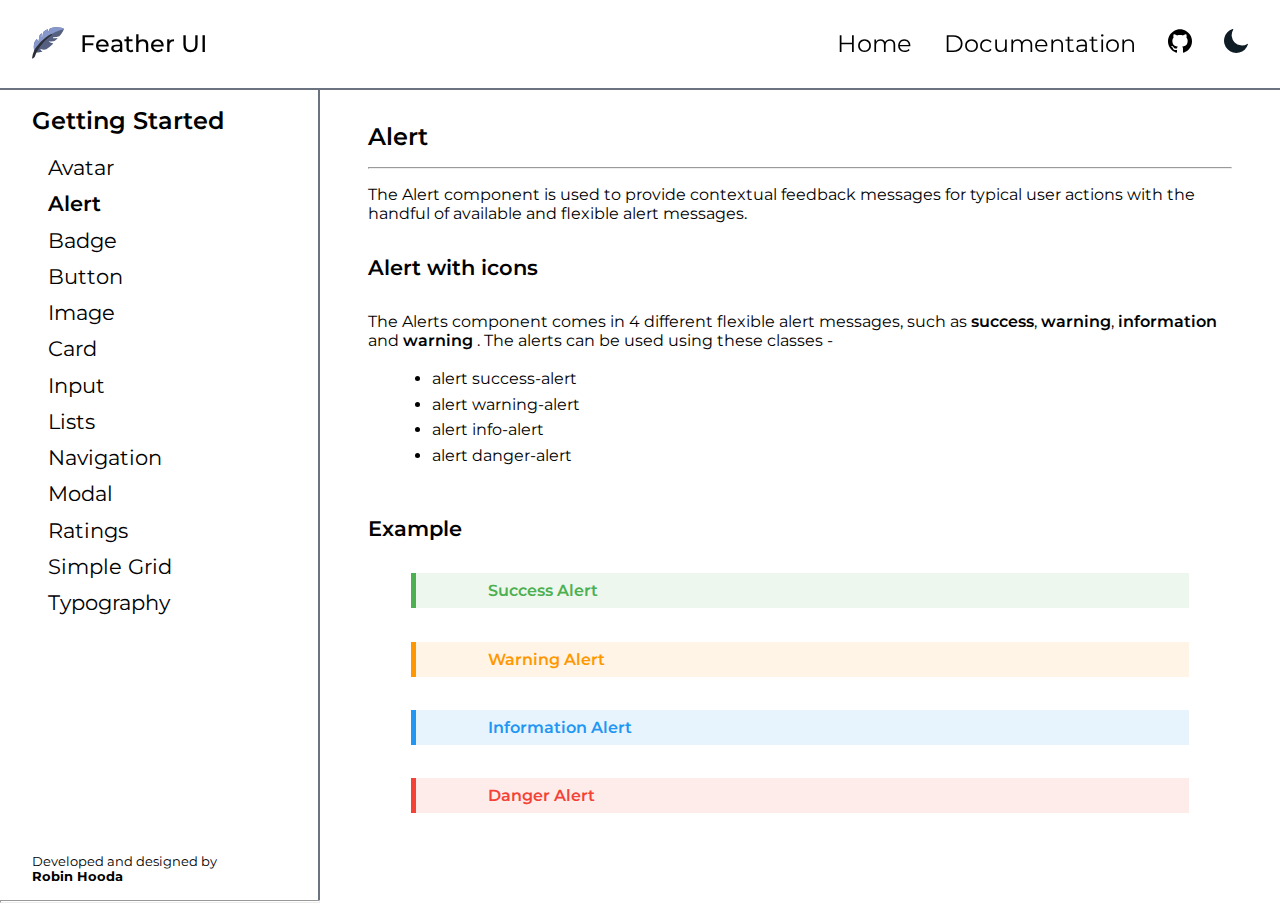
==== components/alert.html @ 1efcb8ac "Add. alerts component with styles" ====
<!DOCTYPE html>
<html lang="en">
  <head>
    <meta charset="UTF-8" />
    <meta http-equiv="X-UA-Compatible" content="IE=edge" />
    <meta name="viewport" content="width=device-width, initial-scale=1.0" />
    <title>Alerts | Feather UI</title>
    <link rel="icon" href="../images/feather.svg" type="image/icon type" />
    <link
      rel="stylesheet"
      href="https://cdnjs.cloudflare.com/ajax/libs/font-awesome/5.15.3/css/all.min.css"
      integrity="sha512-iBBXm8fW90+nuLcSKlbmrPcLa0OT92xO1BIsZ+ywDWZCvqsWgccV3gFoRBv0z+8dLJgyAHIhR35VZc2oM/gI1w=="
      crossorigin="anonymous"
    />
    <link rel="stylesheet" href="./styles.css" />
    <link rel="stylesheet" href="../components.css" />
  </head>
  <body>
    <header>
      <nav class="navbar">
        <div class="navbar-brand">
          <img src="../images/feather.svg" class="navbar-brand-logo" />
          <span class="navbar-brand-text">Feather UI</span>
        </div>
        <div class="navbar-content">
          <ul class="navbar-links-list">
            <li>Home</li>
            <li>Documentation</li>
            <li>
              <img
                id="githubIcon"
                class="social-icons"
                src="../icons/github-logo--dark.svg"
                alt="github"
              />
            </li>
            <li>
              <img
                id="themeToggle"
                class="social-icons"
                src="../images/darkMode.svg"
              />
            </li>
            <li id="hamburger-icon">
              <i class="fas fa-bars"></i>
            </li>
            <li id="cancel-icon">
              <i class="fas fa-times"></i>
            </li>
          </ul>
        </div>
      </nav>
    </header>
    <hr style="height: 3px" />
    <aside class="content-wrap">
      <div>
        <span class="bold"
          ><a class="links" href="./getting-started.html">
            Getting Started</a
          ></span
        >
        <ul class="aside-menu">
            <a class="links" href="./avatar.html"><li>Avatar</li></a>
            <a class="links bold" href="./alert.html"><li>Alert</li></a>
            <a class="links" href="#"><li>Badge</li></a>
            <a class="links" href="#"><li>Button</li></a>
            <a class="links" href="#"><li>Image</li></a>
            <a class="links" href="#"><li>Card</li></a>
            <a class="links" href="#"><li>Input</li></a>
            <a class="links" href="#"><li>Lists</li></a>
            <a class="links" href="#"><li>Navigation</li></a>
            <a class="links" href="#"><li>Modal</li></a>
            <a class="links" href="#"><li>Ratings</li></a>
            <a class="links" href="#"><li>Simple Grid</li></a>
            <a class="links" href="#"><li>Typography</li></a>
          </ul>
      </div>

      <div class="aside-footer">
        <div>Developed and designed by</div>
        <span style="font-weight: 700">Robin Hooda</span>
      </div>
    </aside>
    <div class="main-content content-wrap">
      <div class="main-content-heading bold">Alert</div>
      <hr />
      <div class="main-content-description">
        <p>
            The Alert component is used to provide contextual feedback messages for typical user actions with the handful of available and flexible alert messages.
        </p>
        <div class="main-content-subheading">Alert with icons</div>
        <p>
          The Alerts component comes in 4 different flexible alert messages, such as
          <span class="bold">success</span>,
          <span class="bold">warning</span>,
          <span class="bold">information</span> and
          <span class="bold">warning</span> . The alerts can be used using these classes -
          <ul class="main-content-description--list">
              <li>alert success-alert</li>
              <li>alert warning-alert</li>
              <li>alert info-alert</li>
              <li>alert danger-alert</li>
          </ul>
        </p>
      </div>
      <div class="main-content-subheading">Example</div>
      <div style="font-size:1rem" class="alert-container">
        <!--success alert--> 
        <div class = "alert success-alert">
            <div class="alert-icon"><i class="fa fa-check-circle fa-2x"></i></div>
            <span class="bold">Success Alert</span>
        </div>

        <!--warning alert-->
        <div class = "alert warning-alert">
            <div class="alert-icon"><i class="fa fa-exclamation-circle fa-2x"></i></div>
            <span class="bold">Warning Alert</span>
        </div>

        <!--info alert-->
        <div class = "alert info-alert">
            <div class="alert-icon"><i class="fa fa-info fa-2x"></i></div>
            <span class="bold">Information Alert</span>
        </div>

        <!--danger alert-->
        <div class = "alert danger-alert">
            <div class="alert-icon"><i class="fa fa-exclamation-triangle fa-2x"></i></div>
            <span class="bold">Danger Alert</span>
        </div>
      </div>
      <iframe
        src="https://carbon.now.sh/embed/Dwtq0fQiuo5GPN62opPn"
        style="width: 100%; height: 539px; border:0; transform: scale(1); overflow:hidden;"
        sandbox="allow-scripts allow-same-origin">
      </iframe>
      </iframe>
    </div>
    <script src="../index.js"></script>
  </body>
</html>
---- components/styles.css ----
@import url('https://fonts.googleapis.com/css2?family=Montserrat:wght@100;300;400;500;600;700;800&display=swap');

:root {
  --primary-color: #3b82f6;
  --secondary-color: #eff6ff;
  --dark-purple: #6366f1;
  --light-gray: #bfdbfe;
  --dark-gray: #6b7280;
  --primary-color-hover: #226ee8;

  --aside-width: 20rem;
  --font-size: 1.5rem;
  --aside-font-size: 1.3rem;
}

* {
  margin: 0;
  padding: 0;
  box-sizing: border-box;
}

/* padding to block as 1rem */
.pad-1 {
  padding: 1rem;
}

.bold {
  font-weight: 600;
}

.links {
  text-decoration: none;
  color: inherit;
}

.theme-text{
  color: var(--primary-color-hover);
}

.font-size-130 {
  font-size: 130%;
}

.darkMode {
  background-color: #444444;
  color: white;
}

/* for wraping the overflow content */
.content-wrap {
  overflow-x: hidden;
  overflow-wrap: break-word;
}

.content-heading {
}
body {
  height: 100vh;
  font-size: var(--font-size);
  font-family: 'Montserrat', Arial, Helvetica, sans-serif;
  display: grid;
  grid-template-rows: 10% 90%;
  grid-template-columns: var(--aside-width) auto;
  grid-template-areas:
    'navbar navbar'
    'aside main';
  /* overflow-y: */
  overflow: hidden;
}

header {
  /* background-color: lawngreen; */
  grid-area: navbar;
  display: flex;
  align-items: center;
  border-bottom: 2px solid var(--dark-gray);
}

.main-content {
  grid-area: main;
  background-color: inherit;
  padding: 2rem 3rem;

  /* width: 60rem; */
}

/*********** NAVBAR STYLES *************/

.navbar {
  /* border-bottom: 1px solid gray; */
  background-color: inherit;
  flex-basis: 100%;
  align-self: center;
  position: sticky;
  top: 0rem;
  z-index: 1;
  padding: 0rem 2rem;
  display: flex;
  justify-content: space-between;
}

.navbar-brand {
  position: relative;
}
.navbar-brand-text {
  font-weight: 500;
  padding-left: 3rem;
}

.navbar-brand-logo {
  height: 2rem;
  position: absolute;
  top: -2px;
}

.social-icons {
  height: 1.5rem;
  cursor: pointer;
}

.navbar-links-list {
  display: flex;
  list-style: none;
  justify-content: space-evenly;
}

.navbar-links-list li {
  /* font-weight: 300; */
  padding-left: 2rem;
}

/* ************ASIDE STYLES **************/

aside {
  grid-area: aside;
  background-color: inherit;
  padding: 1rem 2rem;
  border-right: 2px solid var(--dark-gray);
  display: flex;
  flex-direction: column;
  justify-content: space-between;
  /* height: 100%; */
  /* position: fixed;
    top: 10%;
    width: 20rem; */
}

aside ul {
  padding-top: 1rem;
  list-style: none;
  line-height: 1.6;
}

aside ul li {
  font-size: var(--aside-font-size);
}

.aside-menu li {
  /* border: 1px solid black; */
  padding-left: 1rem;
  width: 12rem;
  margin-bottom: 3px;
  /* border-radius: 1rem;
  background-color: var(--primary-color-hover);
  color: white; */
}

.aside-menu li:hover {
  border: 1px solid gray;
  padding-left: 1rem;
  width: 12rem;
  margin-bottom: 3px;
  border-radius: 10px;
  background-color: gray;
  color: white;
}

.aside-footer {
  /* position: fixed; */
  /* bottom: 1rem; */
  font-size: 0.8rem;
}

.main-content-description {
  font-size: 1rem;
}

#hamburger-icon,
#cancel-icon {
  display: none;
}
.main-content-subheading {
  font-weight: 600;
  font-size: 1.3rem;
  padding: 1rem 0rem;
}
.main-content-heading {
  padding-bottom: 1rem;
}

p{
padding: 1rem 0rem;
}

iframe {
  padding: 1rem 0rem;
}

/* MEDIA QUERIES */
@media screen and (max-width: 600px) {
  body {
    height: 100vh;
    font-size: var(--font-size);
    font-family: 'Montserrat', Arial, Helvetica, sans-serif;
    display: grid;
    grid-template-rows: 10% 90%;
    grid-template-columns: 100%;
    grid-template-areas:
      'navbar'
      'main';
  }
  aside {
    display: none;
  }
  .hide {
    display: none;
  }
  .show {
    display: block;
  }

  .aside-show {
    display: block;
    position: absolute;
    background-color: white;
    z-index: 2;
    width: 100%;
    height: 90%;
    margin-top: 10vh;
  }
  .navbar-brand-text {
    display: none;
  }
  .navbar-links-list {
    padding-left: 0.5rem;
    font-size: 1rem;
  }
  .social-icons {
    height: 1rem;
  }
  .navbar-brand-logo {
    top: -10px;
  }
  #hamburger-icon {
    display: block;
  }
  #cancel-icon {
    z-index: 3;
  }
  .aside-footer {
    padding-top: 2rem;
  }
}
@media screen and (min-width: 600px) {
  #hamburger-icon,
  #cancel-icon {
    display: none;
  }
}

/* ------------------------ */
.image-container {
  border: 1px solid var(--dark-gray);
  height: 10rem;
  display: flex;
  justify-content: space-around;
  align-items: center;
}

.main-content-description--list {
  padding-left: 4rem;
  line-height: 1.6;
}

.alert-container {
  display: flex;
  flex-direction: column;
  align-items: center;
  justify-content: space-between;
  height: 15rem;
  margin: 1rem 0rem;
}
---- components.css ----
:root{
    --darkgreen: #4caf50;
    --lightgreen: #edf7ed;
    --darkyellow: #ff9800;
    --lightyellow: #fff4e5;
    --darkred: #f44336;
    --lightred: rgb(253, 236, 234);
    --blue: #2196f3;
    --lightblue: #e8f4fd;
}

.bold{
    font-weight: 600;
}

/******** avatar styles *******/

.avatar-sm {
    border-radius: 70px;
    width: 70px;
    height: 70px;
  }
  
  .avatar-md {
    border-radius: 70px;
    width: 100px;
    height: 100px;
  }
  
  .avatar-lg {
    border-radius: 70px;
    width: 120px;
    height: 120px;
  }
  
  /******** alert styles *********/

  .alert {
    width: 90%;
    display: flex;
    align-items: center;
    justify-content: flex-start;
    padding: 0.5rem 1rem;
  }
  
  .alert-icon{
    margin-right: 1.5rem;
    width: 2rem;
    display: flex;
    align-items: center;
    justify-content: center;
  }
  
  .success-alert {
    color: var(--darkgreen);
    border-left: 5px solid var(--darkgreen);
    background: var(--lightgreen);
  }
  .warning-alert {
    color: var(--darkyellow);
    border-left: 5px solid var(--darkyellow);
    background: var(--lightyellow);
  }
  .danger-alert {
    color: var(--darkred);
    border-left: 5px solid var(--darkred);
    background: var(--lightred);
  }
  
  .info-alert {
    color: var(--blue);
    border-left: 5px solid var(--blue);
    background: var(--lightblue);
  }
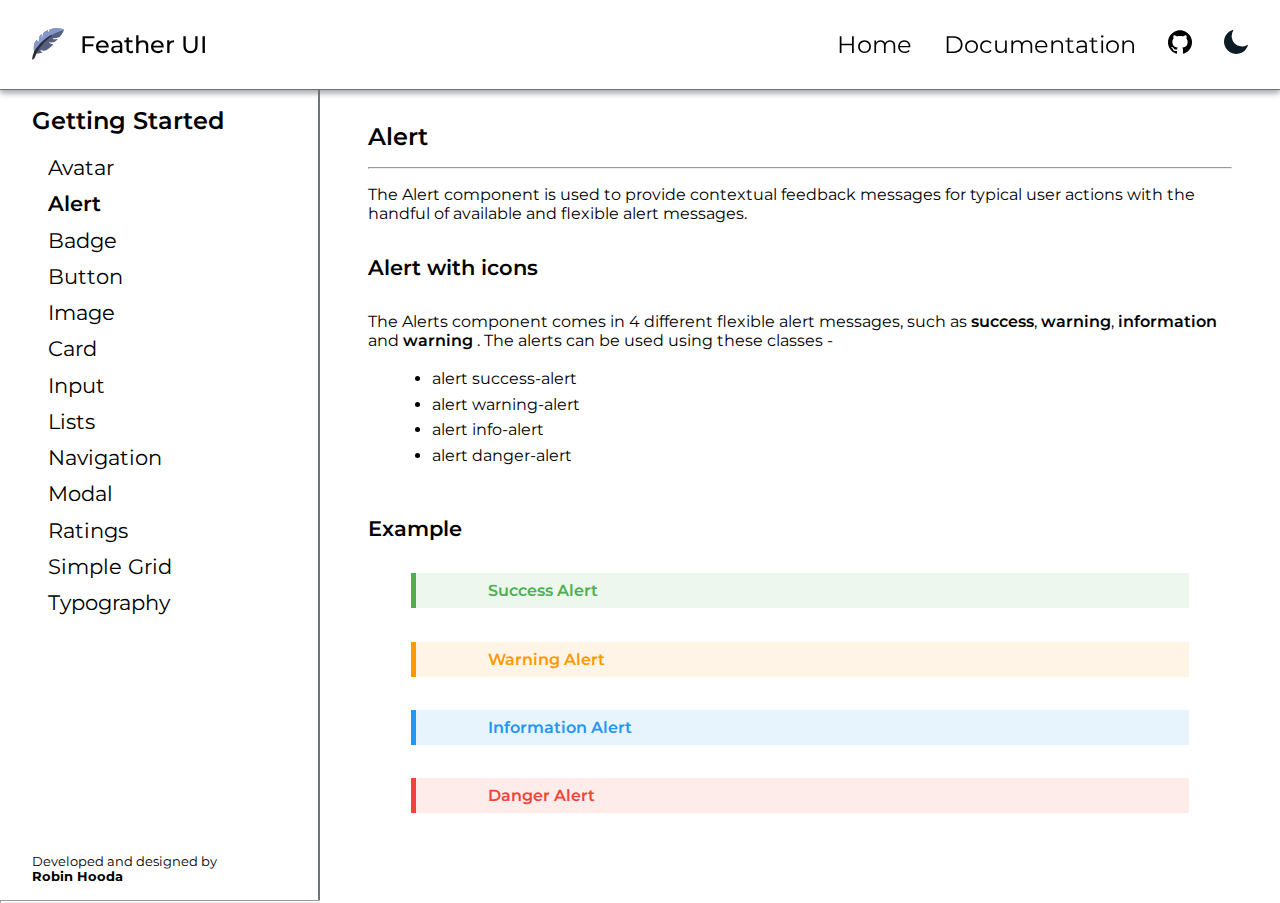
==== commit 832427be: "Add. link for homepage on navbar-brand" ====
--- a/components/alert.html
+++ b/components/alert.html
@@ -18,10 +18,12 @@
   <body>
     <header>
       <nav class="navbar">
-        <div class="navbar-brand">
-          <img src="../images/feather.svg" class="navbar-brand-logo" />
-          <span class="navbar-brand-text">Feather UI</span>
-        </div>
+        <a class="links" href="../index.html">
+          <div class="navbar-brand">
+            <img src="../images/feather.svg" class="navbar-brand-logo" />
+            <span class="navbar-brand-text">Feather UI</span>
+          </div>
+        </a>
         <div class="navbar-content">
           <ul class="navbar-links-list">
             <li>Home</li>
--- a/components/styles.css
+++ b/components/styles.css
@@ -73,7 +73,8 @@
   grid-area: navbar;
   display: flex;
   align-items: center;
-  border-bottom: 2px solid var(--dark-gray);
+  border-bottom: 1px solid var(--dark-gray);
+  box-shadow: 0 3px 6px #00000029, 0 3px 6px #0000003b;
 }
 
 .main-content {
@@ -87,7 +88,6 @@
 /*********** NAVBAR STYLES *************/
 
 .navbar {
-  /* border-bottom: 1px solid gray; */
   background-color: inherit;
   flex-basis: 100%;
   align-self: center;
@@ -290,3 +290,11 @@
   height: 15rem;
   margin: 1rem 0rem;
 }
+
+.badge-container {
+  border: 1px solid var(--dark-gray);
+  height: 5rem;
+  display: flex;
+  justify-content: space-around;
+  align-items: center;
+}
--- a/components.css
+++ b/components.css
@@ -1,74 +1,107 @@
-:root{
-    --darkgreen: #4caf50;
-    --lightgreen: #edf7ed;
-    --darkyellow: #ff9800;
-    --lightyellow: #fff4e5;
-    --darkred: #f44336;
-    --lightred: rgb(253, 236, 234);
-    --blue: #2196f3;
-    --lightblue: #e8f4fd;
+:root {
+  --darkgreen: #4caf50;
+  --lightgreen: #edf7ed;
+  --darkyellow: #ff9800;
+  --lightyellow: #fff4e5;
+  --darkred: #f44336;
+  --lightred: rgb(253, 236, 234);
+  --blue: #2196f3;
+  --lightblue: #e8f4fd;
+
+  --white: #fff;
+  --black: #000;
 }
 
-.bold{
-    font-weight: 600;
+.bold {
+  font-weight: 600;
 }
 
 /******** avatar styles *******/
 
 .avatar-sm {
-    border-radius: 70px;
-    width: 70px;
-    height: 70px;
-  }
-  
-  .avatar-md {
-    border-radius: 70px;
-    width: 100px;
-    height: 100px;
-  }
-  
-  .avatar-lg {
-    border-radius: 70px;
-    width: 120px;
-    height: 120px;
-  }
-  
-  /******** alert styles *********/
+  border-radius: 70px;
+  width: 70px;
+  height: 70px;
+}
 
-  .alert {
-    width: 90%;
-    display: flex;
-    align-items: center;
-    justify-content: flex-start;
-    padding: 0.5rem 1rem;
-  }
-  
-  .alert-icon{
-    margin-right: 1.5rem;
-    width: 2rem;
-    display: flex;
-    align-items: center;
-    justify-content: center;
-  }
-  
-  .success-alert {
-    color: var(--darkgreen);
-    border-left: 5px solid var(--darkgreen);
-    background: var(--lightgreen);
-  }
-  .warning-alert {
-    color: var(--darkyellow);
-    border-left: 5px solid var(--darkyellow);
-    background: var(--lightyellow);
-  }
-  .danger-alert {
-    color: var(--darkred);
-    border-left: 5px solid var(--darkred);
-    background: var(--lightred);
-  }
-  
-  .info-alert {
-    color: var(--blue);
-    border-left: 5px solid var(--blue);
-    background: var(--lightblue);
-  }+.avatar-md {
+  border-radius: 70px;
+  width: 100px;
+  height: 100px;
+}
+
+.avatar-lg {
+  border-radius: 70px;
+  width: 120px;
+  height: 120px;
+}
+
+/******** alert styles *********/
+
+.alert {
+  width: 90%;
+  display: flex;
+  align-items: center;
+  justify-content: flex-start;
+  padding: 0.5rem 1rem;
+}
+
+.alert-icon {
+  margin-right: 1.5rem;
+  width: 2rem;
+  display: flex;
+  align-items: center;
+  justify-content: center;
+}
+
+.success-alert {
+  color: var(--darkgreen);
+  border-left: 5px solid var(--darkgreen);
+  background: var(--lightgreen);
+}
+.warning-alert {
+  color: var(--darkyellow);
+  border-left: 5px solid var(--darkyellow);
+  background: var(--lightyellow);
+}
+.danger-alert {
+  color: var(--darkred);
+  border-left: 5px solid var(--darkred);
+  background: var(--lightred);
+}
+
+.info-alert {
+  color: var(--blue);
+  border-left: 5px solid var(--blue);
+  background: var(--lightblue);
+}
+
+/* ******* Badges ******* */
+
+.badge {
+  font-size: 1rem;
+  color: #fff;
+  font-weight: bold;
+  padding: 5px;
+}
+
+.bg-danger {
+  background-color: var(--darkred);
+}
+
+.bg-warning {
+  background-color: var(--darkyellow);
+}
+
+.bg-info {
+  background-color: var(--blue);
+}
+
+.bg-dark {
+  background-color: var(--black);
+}
+
+.bg-light {
+  background-color: var(--white);
+  color: var(--black);
+}
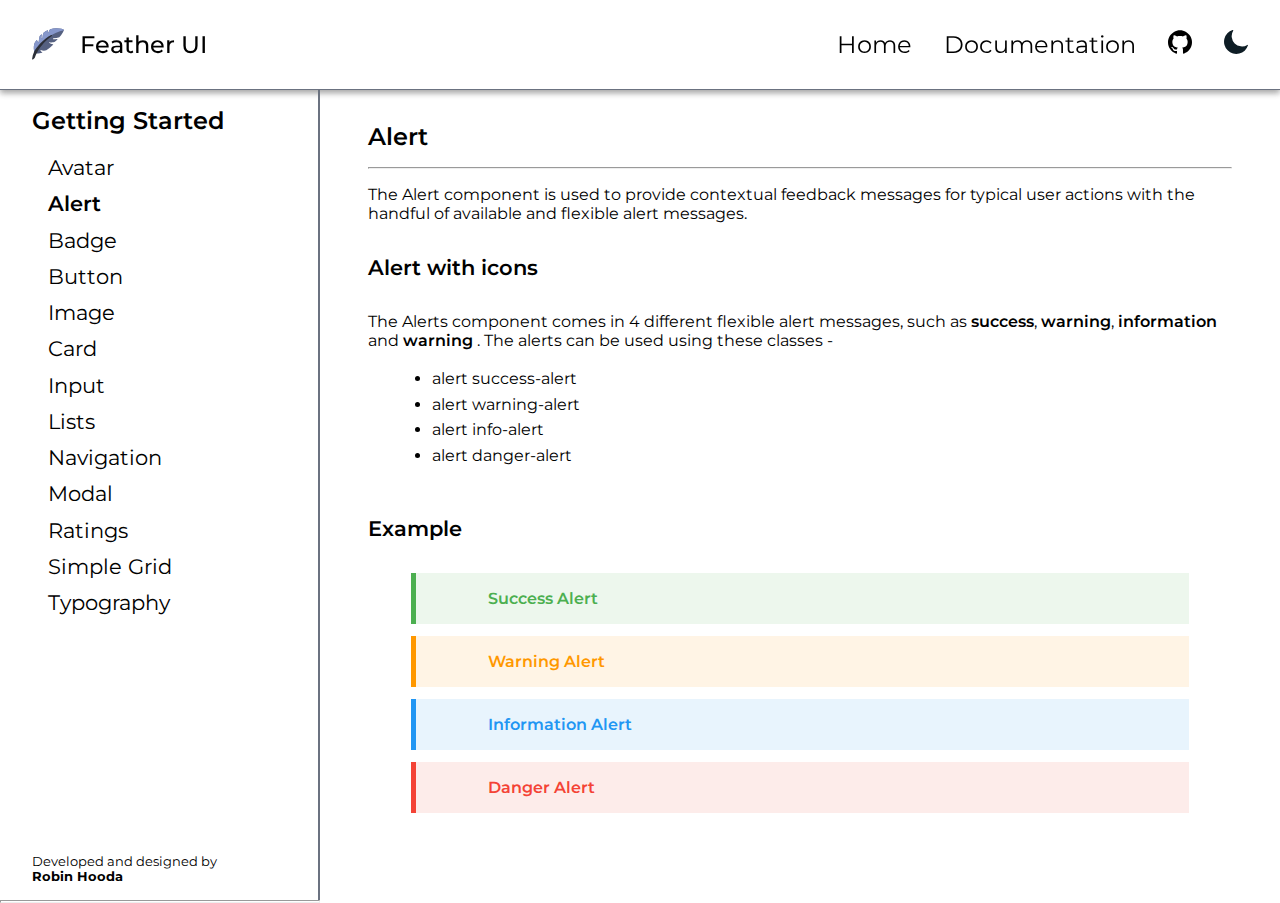
==== commit e6712fb8: "Fixed. responsiveness of navbar" ====
--- a/components/alert.html
+++ b/components/alert.html
@@ -26,8 +26,8 @@
         </a>
         <div class="navbar-content">
           <ul class="navbar-links-list">
-            <li>Home</li>
-            <li>Documentation</li>
+            <li class="navbar-links">Home</li>
+            <li class="navbar-links">Documentation</li>
             <li>
               <img
                 id="githubIcon"
@@ -64,8 +64,8 @@
         <ul class="aside-menu">
             <a class="links" href="./avatar.html"><li>Avatar</li></a>
             <a class="links bold" href="./alert.html"><li>Alert</li></a>
-            <a class="links" href="#"><li>Badge</li></a>
-            <a class="links" href="#"><li>Button</li></a>
+            <a class="links" href="./badges.html"><li>Badge</li></a>
+            <a class="links" href="./button.html"><li>Button</li></a>
             <a class="links" href="#"><li>Image</li></a>
             <a class="links" href="#"><li>Card</li></a>
             <a class="links" href="#"><li>Input</li></a>
--- a/components/styles.css
+++ b/components/styles.css
@@ -260,6 +260,12 @@
   .aside-footer {
     padding-top: 2rem;
   }
+  .main-content {
+    padding: 1.5rem;
+  }
+  .navbar-links {
+    display: none;
+  }
 }
 @media screen and (min-width: 600px) {
   #hamburger-icon,
--- a/components.css
+++ b/components.css
@@ -10,10 +10,73 @@
 
   --white: #fff;
   --black: #000;
+
+  --dark-gray: #6b7280;
 }
+
+/* *********Paddings************** */
+
+.pad-xs {
+  padding: 0.5rem;
+}
+
+.pad-sm {
+  padding: 1rem;
+}
+
+.pad-md {
+  padding: 1.5rem;
+}
+
+.pad-lg {
+  padding: 2rem;
+}
+
+.pad-xl {
+  padding: 2.5rem;
+}
+
+.pad-xxl {
+  padding: 3rem;
+}
+
+/* ********margins*********** */
+.mar-xs {
+  margin: 0.5rem;
+}
+
+.mar-sm {
+  margin: 1rem;
+}
+
+.mar-md {
+  margin: 1.5rem;
+}
+
+.mar-lg {
+  margin: 2rem;
+}
+
+.mar-xl {
+  margin: 2.5rem;
+}
+
+.mar-xxl {
+  margin: 3rem;
+}
+
+/******* font utilities **********/
 
 .bold {
   font-weight: 600;
+}
+
+.thin {
+  font-weight: 300;
+}
+
+.gray {
+  color: var(--dark-gray);
 }
 
 /******** avatar styles *******/
@@ -43,7 +106,7 @@
   display: flex;
   align-items: center;
   justify-content: flex-start;
-  padding: 0.5rem 1rem;
+  padding: 1rem;
 }
 
 .alert-icon {
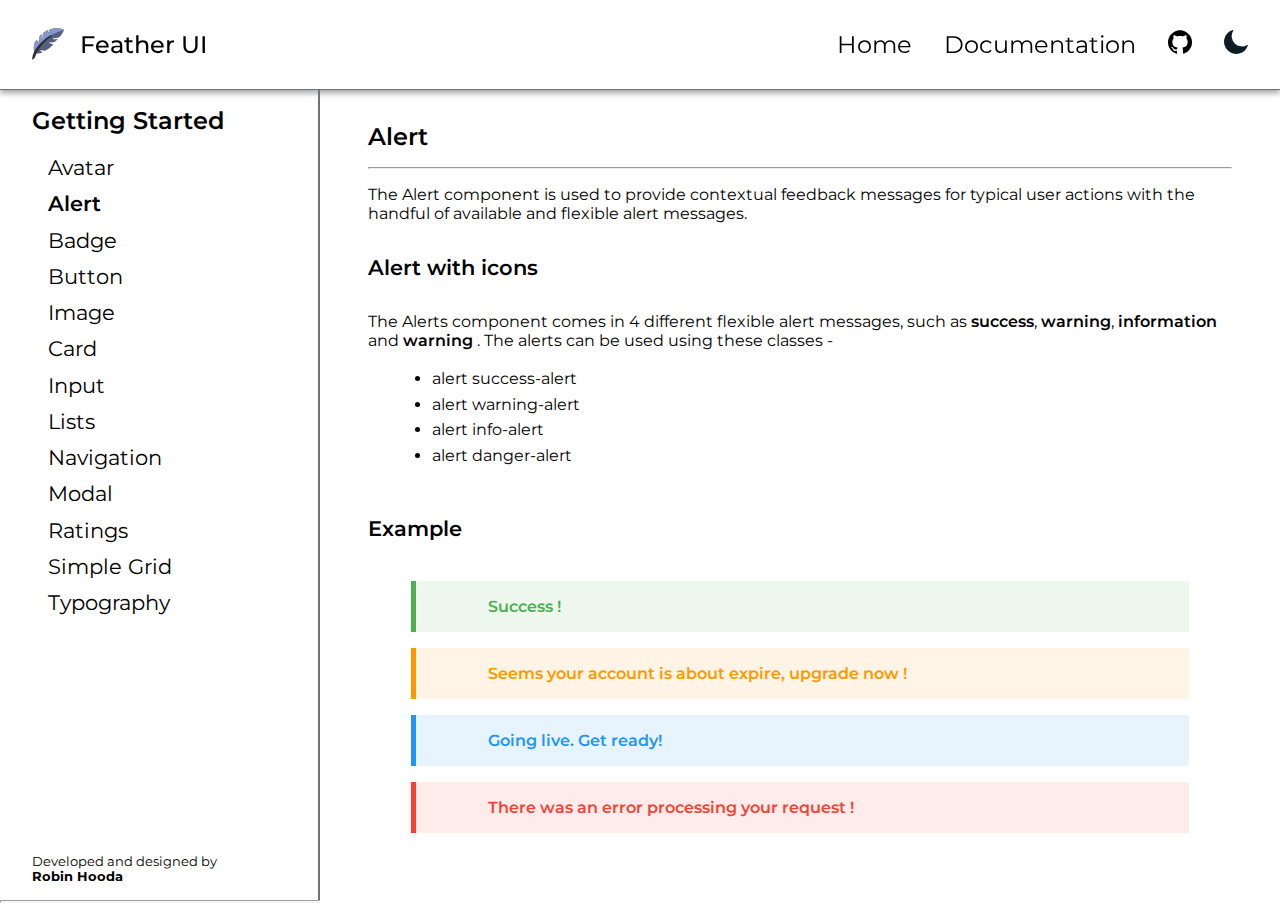
==== commit ca3e310c: "Add. links for cards docs" ====
--- a/components/alert.html
+++ b/components/alert.html
@@ -67,14 +67,14 @@
             <a class="links" href="./badges.html"><li>Badge</li></a>
             <a class="links" href="./button.html"><li>Button</li></a>
             <a class="links" href="#"><li>Image</li></a>
-            <a class="links" href="#"><li>Card</li></a>
+            <a class="links" href="./cards.html"><li>Card</li></a>
             <a class="links" href="#"><li>Input</li></a>
             <a class="links" href="#"><li>Lists</li></a>
             <a class="links" href="#"><li>Navigation</li></a>
             <a class="links" href="#"><li>Modal</li></a>
             <a class="links" href="#"><li>Ratings</li></a>
             <a class="links" href="#"><li>Simple Grid</li></a>
-            <a class="links" href="#"><li>Typography</li></a>
+            <a class="links" href="./typography.html"><li>Typography</li></a>
           </ul>
       </div>
 
@@ -108,27 +108,27 @@
       <div class="main-content-subheading">Example</div>
       <div style="font-size:1rem" class="alert-container">
         <!--success alert--> 
-        <div class = "alert success-alert">
+        <div class = "alert success-alert mar-xs">
             <div class="alert-icon"><i class="fa fa-check-circle fa-2x"></i></div>
-            <span class="bold">Success Alert</span>
+            <span class="bold">Success !</span>
         </div>
 
         <!--warning alert-->
-        <div class = "alert warning-alert">
+        <div class = "alert warning-alert mar-xs">
             <div class="alert-icon"><i class="fa fa-exclamation-circle fa-2x"></i></div>
-            <span class="bold">Warning Alert</span>
+            <span class="bold">Seems your account is about expire, upgrade now !</span>
         </div>
 
         <!--info alert-->
-        <div class = "alert info-alert">
+        <div class = "alert info-alert mar-xs">
             <div class="alert-icon"><i class="fa fa-info fa-2x"></i></div>
-            <span class="bold">Information Alert</span>
+            <span class="bold">Going live. Get ready!</span>
         </div>
 
         <!--danger alert-->
-        <div class = "alert danger-alert">
+        <div class = "alert danger-alert mar-xs">
             <div class="alert-icon"><i class="fa fa-exclamation-triangle fa-2x"></i></div>
-            <span class="bold">Danger Alert</span>
+            <span class="bold">There was an error processing your request !</span>
         </div>
       </div>
       <iframe
--- a/components.css
+++ b/components.css
@@ -6,7 +6,11 @@
   --darkred: #f44336;
   --lightred: rgb(253, 236, 234);
   --blue: #2196f3;
+  --dark-blue: #226ee8;
   --lightblue: #e8f4fd;
+  --orange: #ff905a;
+  --gray: #696e79;
+  --pink: #ff3f6c;
 
   --white: #fff;
   --black: #000;
@@ -38,6 +42,20 @@
 
 .pad-xxl {
   padding: 3rem;
+}
+
+/* padding-single-side */
+.pad-r-sm {
+  padding-right: 1rem;
+}
+.pad-l-sm {
+  padding-left: 1rem;
+}
+.pad-t-sm {
+  padding-top: 1rem;
+}
+.pad-b-sm {
+  padding-bottom: 1rem;
 }
 
 /* ********margins*********** */
@@ -65,6 +83,37 @@
   margin: 3rem;
 }
 
+/* margin-single-side */
+
+/* margin-top */
+.mar-t-sm {
+  margin-top: 1rem;
+}
+.mar-t-md {
+  margin-top: 1.5rem;
+}
+.mar-t-lg {
+  margin-top: 2rem;
+}
+.mar-t-xl {
+  margin-top: 2.5rem;
+}
+.mar-t-xxl {
+  margin-top: 3rem;
+}
+/* right margin */
+.mar-r-sm {
+  margin-right: 1rem;
+}
+
+.mar-b-sm {
+  margin-bottom: 1rem;
+}
+
+.mar-l-sm {
+  margin-top: 1rem;
+}
+
 /******* font utilities **********/
 
 .bold {
@@ -75,11 +124,41 @@
   font-weight: 300;
 }
 
+.extra-thin {
+  font-weight: 100;
+}
+
 .gray {
   color: var(--dark-gray);
 }
 
+.green {
+  color: var(--darkgreen);
+}
+
+.orange {
+  color: var(--orange);
+}
+
+.gray {
+  color: var(--gray);
+}
+
+.dark-blue {
+  color: var(--dark-blue);
+}
+
+.strike-through {
+  text-decoration: line-through;
+}
+
 /******** avatar styles *******/
+
+.avatar-xs {
+  border-radius: 50%;
+  width: 40px;
+  height: 40px;
+}
 
 .avatar-sm {
   border-radius: 70px;
@@ -168,3 +247,162 @@
   background-color: var(--white);
   color: var(--black);
 }
+
+.primary-badge {
+  color: var(--white);
+  background: var(--dark-blue);
+}
+
+.secondary-badge {
+  color: var(--dark-blue);
+  border: 1px solid var(--dark-blue);
+}
+
+.pill-badge-primary {
+  color: var(--white);
+  background: var(--dark-blue);
+  border-radius: 14px;
+}
+
+.pill-badge-secondary {
+  color: var(--dark-blue);
+  border: 1px solid var(--dark-blue);
+  border-radius: 14px;
+}
+
+/* ------------------- */
+
+.avatar-badge-container,
+.notification-badge-container {
+  position: relative;
+}
+
+.avatar-badge,
+.notification-badge {
+  min-width: 1rem;
+  height: 1rem;
+  padding: 0.15rem;
+  border-radius: 50%;
+  background: var(--dark-blue);
+  color: var(--white);
+  position: absolute;
+  bottom: 75%;
+  right: -10%;
+  font-size: 0.65rem;
+  font-weight: bold;
+}
+
+.avatar-badge-container .fa,
+.notification-badge-container .fa {
+  color: transparent;
+  -webkit-text-stroke-width: 1px;
+  -webkit-text-stroke-color: var(--black);
+}
+
+.border {
+  border: 1px solid black;
+}
+
+/* list styles */
+.list-type--none {
+  list-style: none;
+}
+
+.line-height-130 {
+  line-height: 130%;
+}
+
+/* flex styles */
+.flex-center {
+  display: flex;
+  justify-content: center;
+  align-items: center;
+}
+.flex {
+  display: flex;
+  align-items: center;
+  justify-content: space-between;
+}
+
+/* card styles */
+
+/*----------- card styles----------- */
+.card {
+  display: flex;
+  flex-direction: column;
+  justify-content: space-between;
+  /* background-color: rgb(126, 143, 143); */
+  max-width: 200px;
+  /* height: 350px; */
+  /* border: 1px solid black; */
+  font-size: 0.8em;
+}
+
+.card > .thumbnail {
+  position: relative;
+}
+.thumbnail img {
+  width: 100%;
+}
+.card .card-content {
+  padding: 8px;
+}
+
+/* .card-content .card-content-heading{
+  font-weight: 600;
+} */
+
+.card-content .card-content-subHeading {
+  padding: 8px 0px;
+}
+
+.card-content .strike-through {
+  padding: 0px 3px;
+}
+
+.card-badge-text {
+  color: rgb(252, 251, 251);
+  font-size: 0.8em;
+  padding-left: 5px;
+  position: absolute;
+  top: 16px;
+}
+.card-badge {
+  position: absolute;
+  top: 13px;
+
+  /* width: 50px; */
+  /* opacity: 50%; */
+}
+.card-badge .box1 {
+  position: absolute;
+  border-bottom: 20px solid var(--dark-blue);
+  border-right: 15px solid transparent;
+  height: 0;
+  width: 50px;
+  opacity: 40%;
+}
+.card-badge .box2 {
+  position: absolute;
+  border-top: 20px solid var(--blue);
+  border-right: 15px solid transparent;
+  height: 0;
+  width: 50px;
+  opacity: 40%;
+}
+
+.card-action {
+  width: 100%;
+  display: flex;
+  align-items: center;
+  padding-top: 1rem;
+}
+
+.card-button {
+  width: 100%;
+  background-color: var(--dark-blue);
+  color: white;
+  border: 1px solid var(--dark-blue);
+  padding: 6px;
+  font-size: 110%;
+}
